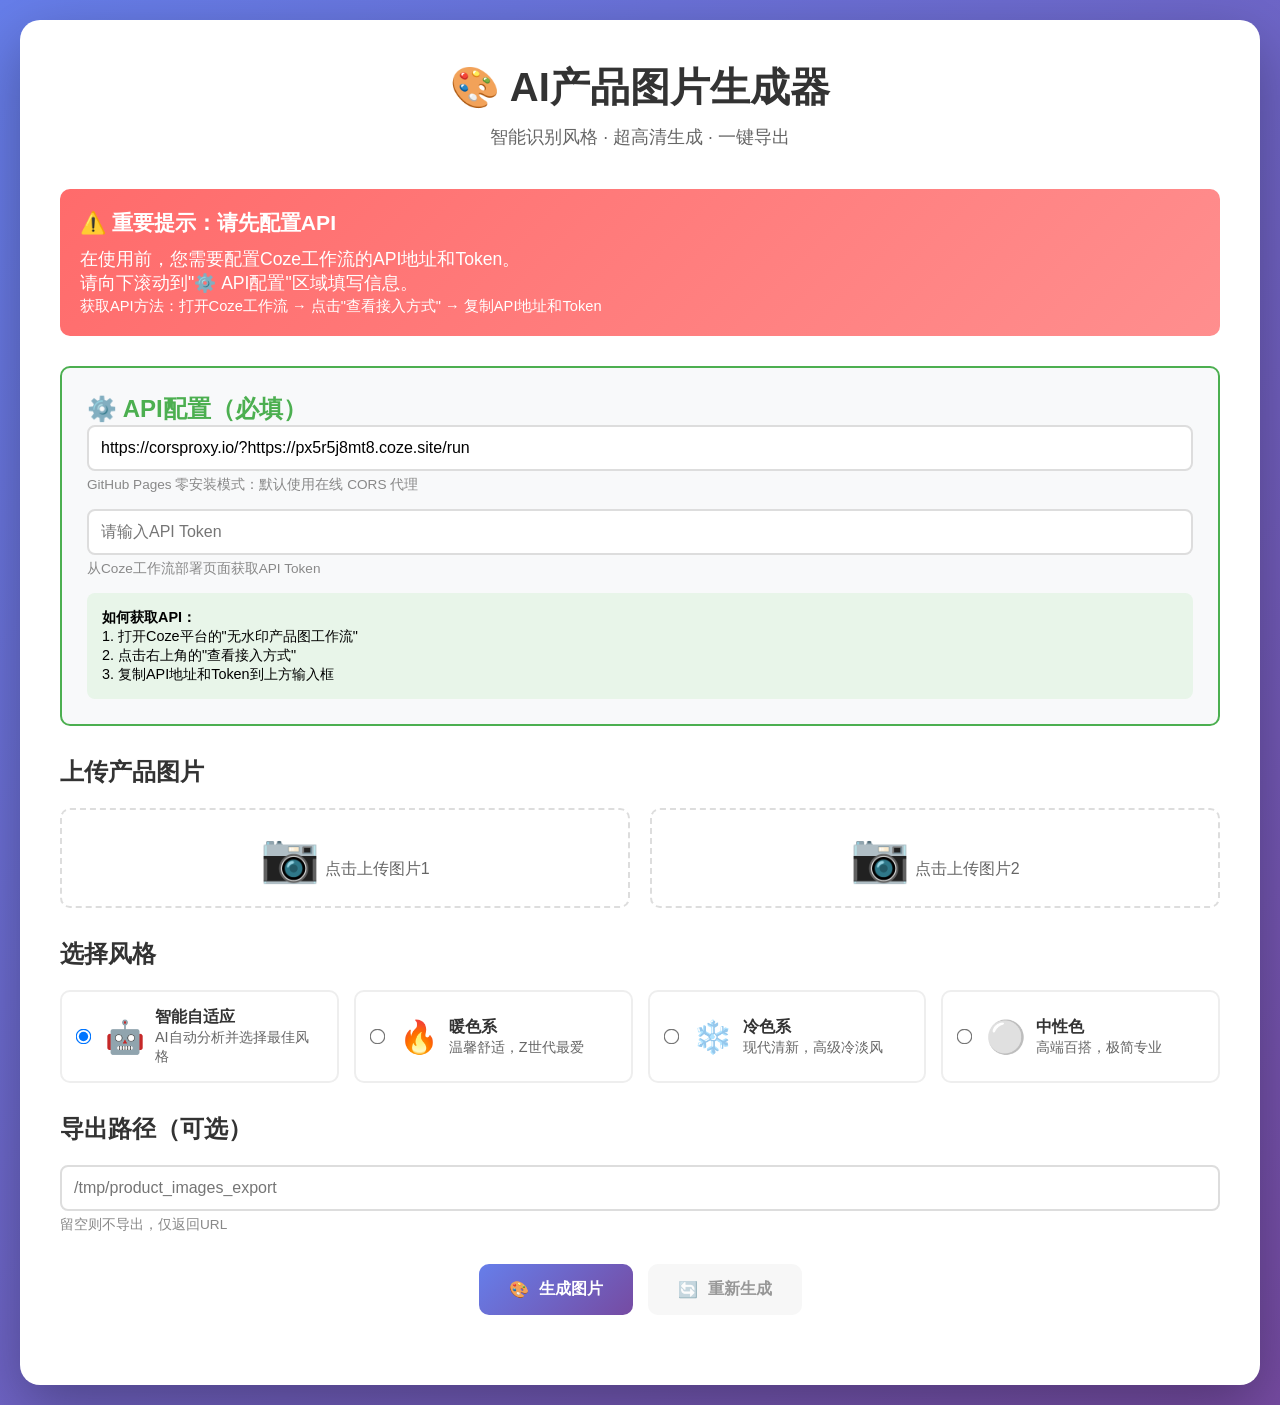
==== docs/index.html @ 80b5d729 "Use online CORS proxy for GitHub Pages" ====
<!DOCTYPE html>
<html lang="zh-CN">
<head>
    <meta charset="UTF-8">
    <meta name="viewport" content="width=device-width, initial-scale=1.0">
    <title>AI产品图片生成器</title>
    <style>
        * {
            margin: 0;
            padding: 0;
            box-sizing: border-box;
        }
        
        body {
            font-family: -apple-system, BlinkMacSystemFont, 'Segoe UI', 'PingFang SC', 'Hiragino Sans GB', 'Microsoft YaHei', sans-serif;
            background: linear-gradient(135deg, #667eea 0%, #764ba2 100%);
            min-height: 100vh;
            padding: 20px;
        }
        
        .container {
            max-width: 1400px;
            margin: 0 auto;
            background: white;
            border-radius: 20px;
            padding: 40px;
            box-shadow: 0 20px 60px rgba(0,0,0,0.3);
        }
        
        .header {
            text-align: center;
            margin-bottom: 40px;
        }
        
        .header h1 {
            font-size: 2.5em;
            color: #333;
            margin-bottom: 10px;
        }
        
        .subtitle {
            color: #666;
            font-size: 1.1em;
        }
        
        .api-warning {
            background: linear-gradient(135deg, #ff6b6b 0%, #ff8e8e 100%);
            color: white;
            padding: 20px;
            border-radius: 10px;
            margin-bottom: 30px;
            font-size: 1.1em;
        }

        .api-warning strong {
            display: block;
            font-size: 1.2em;
            margin-bottom: 10px;
        }

        .api-section {
            background: #f8f9fa;
            padding: 25px;
            border-radius: 10px;
            margin-bottom: 30px;
            border: 2px solid #4CAF50;
        }

        .api-section h2 {
            color: #4CAF50 !important;
        }

        .section {
            margin-bottom: 30px;
        }
        
        .section h2 {
            font-size: 1.5em;
            color: #333;
            margin-bottom: 20px;
        }
        
        .upload-grid {
            display: grid;
            grid-template-columns: repeat(auto-fit, minmax(300px, 1fr));
            gap: 20px;
            margin-bottom: 20px;
        }
        
        .upload-box {
            border: 2px dashed #ddd;
            border-radius: 10px;
            padding: 20px;
            text-align: center;
            transition: all 0.3s;
            position: relative;
        }
        
        .upload-box:hover {
            border-color: #667eea;
            background: #f8f9ff;
        }
        
        .upload-placeholder {
            cursor: pointer;
        }
        
        .upload-icon {
            font-size: 3em;
            margin-bottom: 10px;
        }
        
        .upload-text {
            color: #666;
        }
        
        .preview-container {
            position: relative;
        }
        
        .preview-image {
            max-width: 100%;
            max-height: 300px;
            border-radius: 8px;
        }
        
        .remove-btn {
            position: absolute;
            top: -10px;
            right: -10px;
            width: 30px;
            height: 30px;
            border-radius: 50%;
            background: #ff4757;
            color: white;
            border: none;
            cursor: pointer;
            font-size: 18px;
        }
        
        .style-options {
            display: grid;
            grid-template-columns: repeat(auto-fit, minmax(250px, 1fr));
            gap: 15px;
        }
        
        .style-option {
            display: flex;
            align-items: center;
            padding: 15px;
            border: 2px solid #eee;
            border-radius: 10px;
            cursor: pointer;
            transition: all 0.3s;
        }
        
        .style-option:hover {
            border-color: #667eea;
            background: #f8f9ff;
        }
        
        .style-option input[type="radio"] {
            margin-right: 15px;
            transform: scale(1.2);
        }
        
        .style-icon {
            font-size: 2em;
            margin-right: 10px;
        }
        
        .style-name {
            display: block;
            font-weight: bold;
            color: #333;
        }
        
        .style-desc {
            display: block;
            font-size: 0.9em;
            color: #666;
        }
        
        .input-group {
            margin-bottom: 15px;
        }
        
        .input-group input {
            width: 100%;
            padding: 12px;
            border: 2px solid #ddd;
            border-radius: 8px;
            font-size: 16px;
            transition: all 0.3s;
        }
        
        .input-group input:focus {
            outline: none;
            border-color: #667eea;
        }
        
        .input-hint {
            display: block;
            font-size: 0.85em;
            color: #888;
            margin-top: 5px;
        }
        
        .btn {
            padding: 15px 30px;
            border: none;
            border-radius: 10px;
            font-size: 16px;
            font-weight: bold;
            cursor: pointer;
            transition: all 0.3s;
            display: inline-flex;
            align-items: center;
            gap: 10px;
        }
        
        .btn-primary {
            background: linear-gradient(135deg, #667eea 0%, #764ba2 100%);
            color: white;
        }
        
        .btn-primary:hover {
            transform: translateY(-2px);
            box-shadow: 0 5px 15px rgba(102, 126, 234, 0.4);
        }
        
        .btn-secondary {
            background: #f0f0f0;
            color: #333;
        }
        
        .btn-secondary:hover {
            background: #e0e0e0;
        }
        
        .btn:disabled {
            opacity: 0.5;
            cursor: not-allowed;
            transform: none !important;
        }
        
        .action-buttons {
            display: flex;
            gap: 15px;
            justify-content: center;
            margin: 30px 0;
        }
        
        .loading {
            text-align: center;
            padding: 40px;
            background: #f8f9ff;
            border-radius: 10px;
            margin: 30px 0;
        }
        
        .spinner {
            border: 4px solid #f3f3f3;
            border-top: 4px solid #667eea;
            border-radius: 50%;
            width: 50px;
            height: 50px;
            animation: spin 1s linear infinite;
            margin: 0 auto 20px;
        }
        
        @keyframes spin {
            0% { transform: rotate(0deg); }
            100% { transform: rotate(360deg); }
        }
        
        .loading-text {
            font-size: 1.2em;
            color: #333;
            margin-bottom: 10px;
        }
        
        .loading-detail {
            color: #666;
        }
        
        .detection-result {
            background: #f8f9ff;
            padding: 20px;
            border-radius: 10px;
            margin: 20px 0;
        }
        
        .result-grid {
            display: grid;
            grid-template-columns: repeat(auto-fit, minmax(200px, 1fr));
            gap: 15px;
            margin-top: 15px;
        }
        
        .result-item {
            background: white;
            padding: 15px;
            border-radius: 8px;
        }
        
        .result-label {
            display: block;
            font-weight: bold;
            color: #666;
            margin-bottom: 5px;
        }
        
        .result-value {
            color: #333;
            font-size: 1.1em;
        }
        
        .results-grid {
            display: grid;
            grid-template-columns: repeat(auto-fill, minmax(280px, 1fr));
            gap: 20px;
            margin-top: 20px;
        }
        
        .result-card {
            background: white;
            border-radius: 10px;
            overflow: hidden;
            box-shadow: 0 5px 15px rgba(0,0,0,0.1);
            transition: all 0.3s;
        }
        
        .result-card:hover {
            transform: translateY(-5px);
            box-shadow: 0 10px 25px rgba(0,0,0,0.15);
        }
        
        .result-header {
            padding: 10px 15px;
            background: #f8f9ff;
            display: flex;
            justify-content: space-between;
            align-items: center;
        }
        
        .result-tag {
            background: #667eea;
            color: white;
            padding: 5px 10px;
            border-radius: 5px;
            font-size: 0.9em;
        }
        
        .result-size {
            color: #666;
            font-size: 0.85em;
        }
        
        .result-image {
            padding: 15px;
            background: white;
        }
        
        .result-image img {
            width: 100%;
            border-radius: 8px;
        }
        
        .result-footer {
            padding: 15px;
            background: #f8f9ff;
            text-align: center;
        }
        
        .btn-download {
            padding: 10px 20px;
            background: #667eea;
            color: white;
            border: none;
            border-radius: 5px;
            cursor: pointer;
            font-size: 14px;
            transition: all 0.3s;
        }
        
        .btn-download:hover {
            background: #5568d3;
        }
        
        .section-header {
            display: flex;
            justify-content: space-between;
            align-items: center;
            margin-bottom: 20px;
        }
        
        .btn-export {
            background: #27ae60;
            color: white;
        }
        
        .btn-export:hover {
            background: #229954;
        }
        
        .error-message {
            background: #fee;
            color: #c33;
            padding: 15px;
            border-radius: 10px;
            margin: 20px 0;
        }
        
        .success-message {
            background: #efe;
            color: #3c3;
            padding: 15px;
            border-radius: 10px;
            margin: 20px 0;
        }
    </style>
</head>
<body>
    <div class="container">
        <!-- 头部 -->
        <div class="header">
            <h1>🎨 AI产品图片生成器</h1>
            <p class="subtitle">智能识别风格 · 超高清生成 · 一键导出</p>
        </div>

        <!-- API配置警告 -->
        <div class="api-warning" id="apiWarning">
            <strong>⚠️ 重要提示：请先配置API</strong>
            在使用前，您需要配置Coze工作流的API地址和Token。<br>
            请向下滚动到"⚙️ API配置"区域填写信息。<br>
            <small>获取API方法：打开Coze工作流 → 点击"查看接入方式" → 复制API地址和Token</small>
        </div>

        <!-- API配置 -->
        <div class="api-section">
            <h2>⚙️ API配置（必填）</h2>
            <div class="input-group">
                <input type="text" id="apiUrl" placeholder="https://corsproxy.io/?https://px5r5j8mt8.coze.site/run" value="https://corsproxy.io/?https://px5r5j8mt8.coze.site/run">
                <span class="input-hint">GitHub Pages 零安装模式：默认使用在线 CORS 代理</span>
            </div>
            <div class="input-group">
                <input type="password" id="apiToken" placeholder="请输入API Token">
                <span class="input-hint">从Coze工作流部署页面获取API Token</span>
            </div>
            <div style="margin-top: 15px; padding: 15px; background: #e8f5e9; border-radius: 8px; font-size: 0.9em;">
                <strong>如何获取API：</strong><br>
                1. 打开Coze平台的"无水印产品图工作流"<br>
                2. 点击右上角的"查看接入方式"<br>
                3. 复制API地址和Token到上方输入框
            </div>
        </div>

        <!-- 上传区域 -->
        <div class="section">
            <h2>上传产品图片</h2>
            <div class="upload-grid">
                <div class="upload-box">
                    <input type="file" id="file1" accept="image/*" hidden onchange="previewImage(1, this)">
                    <div class="upload-placeholder" onclick="document.getElementById('file1').click()">
                        <span class="upload-icon">📷</span>
                        <span class="upload-text">点击上传图片1</span>
                    </div>
                    <div class="preview-container" id="preview1" style="display: none;">
                        <img id="preview-img1" class="preview-image">
                        <button class="remove-btn" onclick="removeImage(1)">✕</button>
                    </div>
                </div>

                <div class="upload-box">
                    <input type="file" id="file2" accept="image/*" hidden onchange="previewImage(2, this)">
                    <div class="upload-placeholder" onclick="document.getElementById('file2').click()">
                        <span class="upload-icon">📷</span>
                        <span class="upload-text">点击上传图片2</span>
                    </div>
                    <div class="preview-container" id="preview2" style="display: none;">
                        <img id="preview-img2" class="preview-image">
                        <button class="remove-btn" onclick="removeImage(2)">✕</button>
                    </div>
                </div>
            </div>
        </div>

        <!-- 风格选择 -->
        <div class="section">
            <h2>选择风格</h2>
            <div class="style-options">
                <label class="style-option">
                    <input type="radio" name="style" value="adaptive" checked>
                    <span class="style-icon">🤖</span>
                    <div>
                        <span class="style-name">智能自适应</span>
                        <span class="style-desc">AI自动分析并选择最佳风格</span>
                    </div>
                </label>

                <label class="style-option">
                    <input type="radio" name="style" value="warm">
                    <span class="style-icon">🔥</span>
                    <div>
                        <span class="style-name">暖色系</span>
                        <span class="style-desc">温馨舒适，Z世代最爱</span>
                    </div>
                </label>

                <label class="style-option">
                    <input type="radio" name="style" value="cool">
                    <span class="style-icon">❄️</span>
                    <div>
                        <span class="style-name">冷色系</span>
                        <span class="style-desc">现代清新，高级冷淡风</span>
                    </div>
                </label>

                <label class="style-option">
                    <input type="radio" name="style" value="neutral">
                    <span class="style-icon">⚪</span>
                    <div>
                        <span class="style-name">中性色</span>
                        <span class="style-desc">高端百搭，极简专业</span>
                    </div>
                </label>
            </div>
        </div>

        <!-- 导出路径 -->
        <div class="section">
            <h2>导出路径（可选）</h2>
            <div class="input-group">
                <input type="text" id="exportPath" placeholder="/tmp/product_images_export">
                <span class="input-hint">留空则不导出，仅返回URL</span>
            </div>
        </div>

        <!-- 生成按钮 -->
        <div class="action-buttons">
            <button class="btn btn-primary" id="generateBtn" onclick="generateImages()">
                <span>🎨</span> 生成图片
            </button>
            <button class="btn btn-secondary" id="regenerateBtn" onclick="regenerateImages()" disabled>
                <span>🔄</span> 重新生成
            </button>
        </div>

        <!-- 错误/成功消息 -->
        <div id="messageContainer"></div>

        <!-- 加载状态 -->
        <div class="loading" id="loading" style="display: none;">
            <div class="spinner"></div>
            <p class="loading-text">正在生成图片，请稍候...</p>
            <p class="loading-detail" id="loadingDetail">正在处理图片...</p>
        </div>

        <!-- 检测结果 -->
        <div class="detection-result" id="detectionResult" style="display: none;">
            <h3>🔍 智能检测结果</h3>
            <div class="result-grid">
                <div class="result-item">
                    <span class="result-label">检测风格：</span>
                    <span class="result-value" id="detectedStyle">-</span>
                </div>
                <div class="result-item">
                    <span class="result-label">产品类型：</span>
                    <span class="result-value" id="productType">-</span>
                </div>
                <div class="result-item">
                    <span class="result-label">主要色调：</span>
                    <span class="result-value" id="colorTone">-</span>
                </div>
            </div>
        </div>

        <!-- 生成结果 -->
        <div class="results-section" id="resultsSection" style="display: none;">
            <div class="section-header">
                <h2>生成结果</h2>
                <button class="btn btn-export" onclick="exportImages()" id="exportBtn">
                    <span>💾</span> 导出所有图片
                </button>
            </div>

            <div class="results-grid" id="resultsGrid">
                <!-- 动态生成结果卡片 -->
            </div>
        </div>
    </div>

    <script>
        // 配置
        let CONFIG = {
            apiUrl: '',
            apiToken: ''
        };

        // 上传的文件
        let uploadedFiles = {
            file1: null,
            file2: null
        };

        // API配置检查
        function checkApiConfig() {
            const apiUrl = document.getElementById('apiUrl').value;
            const apiToken = document.getElementById('apiToken').value;
            const warning = document.getElementById('apiWarning');

            if (apiUrl && apiToken) {
                warning.style.display = 'none';
            } else {
                warning.style.display = 'block';
            }
        }

        // 监听API输入
        document.getElementById('apiUrl').addEventListener('input', checkApiConfig);
        document.getElementById('apiToken').addEventListener('input', checkApiConfig);

        // 页面加载时检查
        window.onload = function() {
            checkApiConfig();
        };

        // 预览图片
        function previewImage(num, input) {
            const file = input.files[0];
            if (file) {
                uploadedFiles[`file${num}`] = file;
                const reader = new FileReader();
                reader.onload = function(e) {
                    document.getElementById(`preview-img${num}`).src = e.target.result;
                    document.getElementById(`preview${num}`).style.display = 'block';
                    input.parentElement.querySelector('.upload-placeholder').style.display = 'none';
                };
                reader.readAsDataURL(file);
            }
        }

        // 删除图片
        function removeImage(num) {
            uploadedFiles[`file${num}`] = null;
            document.getElementById(`file${num}`).value = '';
            document.getElementById(`preview${num}`).style.display = 'none';
            document.getElementById(`file${num}`).parentElement.querySelector('.upload-placeholder').style.display = 'block';
        }

        // 将文件转换为base64
        function fileToBase64(file) {
            return new Promise((resolve, reject) => {
                const reader = new FileReader();
                reader.onload = () => resolve(reader.result);
                reader.onerror = reject;
                reader.readAsDataURL(file);
            });
        }

        // 生成图片
        async function generateImages() {
            CONFIG.apiUrl = document.getElementById('apiUrl').value;
            CONFIG.apiToken = document.getElementById('apiToken').value;
            const style = document.querySelector('input[name="style"]:checked').value;
            const exportPath = document.getElementById('exportPath').value;

            // 验证
            if (!uploadedFiles.file1 || !uploadedFiles.file2) {
                showMessage('请上传两张产品图片', 'error');
                return;
            }

            if (!CONFIG.apiUrl) {
                showMessage('请输入工作流API地址', 'error');
                return;
            }

            if (!CONFIG.apiToken) {
                showMessage('请输入API Token', 'error');
                return;
            }

            // 显示加载状态
            document.getElementById('loading').style.display = 'block';
            updateLoadingDetail('正在转换图片...');
            document.getElementById('generateBtn').disabled = true;

            try {
                // 将图片转换为base64
                updateLoadingDetail('正在上传图片...');
                const base64_1 = await fileToBase64(uploadedFiles.file1);
                const base64_2 = await fileToBase64(uploadedFiles.file2);

                // 构建请求体
                const payload = {
                    product_image1: {
                        url: base64_1,
                        file_type: 'image'
                    },
                    product_image2: {
                        url: base64_2,
                        file_type: 'image'
                    },
                    style: style
                };

                if (exportPath) {
                    payload.export_path = exportPath;
                }

                updateLoadingDetail('正在生成图片...');

                // 调用API
                const response = await fetch(CONFIG.apiUrl, {
                    method: 'POST',
                    headers: {
                        'Content-Type': 'application/json',
                        'Authorization': `Bearer ${CONFIG.apiToken}`
                    },
                    body: JSON.stringify(payload)
                });

                if (!response.ok) {
                    const errorText = await response.text();
                    throw new Error(`API调用失败: ${response.status} - ${errorText}`);
                }

                const result = await response.json();

                // 显示结果
                displayResults(result);
                showMessage('图片生成成功！', 'success');
                document.getElementById('regenerateBtn').disabled = false;

            } catch (error) {
                // 提供更详细的错误信息
                let errorMsg = error.message;

                // 如果是Failed to fetch错误，提供解决建议
                if (error.name === 'TypeError' && error.message === 'Failed to fetch') {
                    errorMsg = 'Failed to fetch - 可能是CORS跨域限制或API地址不正确';

                    // 检查浏览器控制台
                    console.error('🔍 详细诊断信息:');
                    console.error('1. API地址:', CONFIG.apiUrl);
                    console.error('2. Token前20位:', CONFIG.apiToken ? CONFIG.apiToken.substring(0, 20) + '...' : '未配置');
                    console.error('3. 错误类型:', error.name);
                    console.error('4. 错误信息:', error.message);

                    // 显示帮助信息
                    showMessage(`${errorMsg}，请查看浏览器控制台（F12）获取详细信息`, 'error');
                } else {
                    showMessage(`错误: ${error.message}`, 'error');
                }

                console.error('生成失败:', error);
            } finally {
                document.getElementById('loading').style.display = 'none';
                document.getElementById('generateBtn').disabled = false;
            }
        }

        // 重新生成
        function regenerateImages() {
            generateImages();
        }

        // 显示结果
        function displayResults(result) {
            // 显示检测结果
            if (result.detected_style) {
                document.getElementById('detectedStyle').textContent = result.detected_style;
                document.getElementById('productType').textContent = result.product_type || '-';
                document.getElementById('colorTone').textContent = result.color_tone || '-';
                document.getElementById('detectionResult').style.display = 'block';
            }

            // 生成结果卡片
            const resultsGrid = document.getElementById('resultsGrid');
            resultsGrid.innerHTML = '';

            const images = [
                { id: 'mainImage', name: '主图', size: '2700×3600px', url: result.combined_main_image?.url },
                { id: 'detailPage', name: '详情页', size: '2700×3600px', url: result.detail_page?.url }
            ];

            // 添加8张风格图
            if (result.style_images && result.style_images.length > 0) {
                result.style_images.forEach((img, index) => {
                    images.push({
                        id: `styleImage${index + 1}`,
                        name: `风格图 ${index + 1}`,
                        size: '3200×3200px',
                        url: img.url
                    });
                });
            }

            images.forEach(img => {
                if (img.url) {
                    const card = document.createElement('div');
                    card.className = 'result-card';
                    card.innerHTML = `
                        <div class="result-header">
                            <span class="result-tag">${img.name}</span>
                            <span class="result-size">${img.size}</span>
                        </div>
                        <div class="result-image">
                            <img src="${img.url}" alt="${img.name}">
                        </div>
                        <div class="result-footer">
                            <button class="btn-download" onclick="downloadImage('${img.url}', '${img.name}.jpg')">
                                <span>📥</span> 下载
                            </button>
                        </div>
                    `;
                    resultsGrid.appendChild(card);
                }
            });

            document.getElementById('resultsSection').style.display = 'block';
        }

        // 下载图片
        function downloadImage(url, filename) {
            const link = document.createElement('a');
            link.href = url;
            link.download = filename;
            link.target = '_blank';
            document.body.appendChild(link);
            link.click();
            document.body.removeChild(link);
        }

        // 导出所有图片
        function exportImages() {
            const cards = document.querySelectorAll('.result-card');
            cards.forEach((card, index) => {
                const img = card.querySelector('img');
                const name = card.querySelector('.result-tag').textContent;
                if (img && img.src) {
                    setTimeout(() => {
                        downloadImage(img.src, `${name}.jpg`);
                    }, index * 500);
                }
            });
        }

        // 更新加载详情
        function updateLoadingDetail(text) {
            document.getElementById('loadingDetail').textContent = text;
        }

        // 显示消息
        function showMessage(text, type) {
            const container = document.getElementById('messageContainer');
            const message = document.createElement('div');
            message.className = type === 'error' ? 'error-message' : 'success-message';
            message.textContent = text;

            // 如果是Failed to fetch错误，添加调试工具链接
            if (type === 'error' && text.includes('Failed to fetch')) {
                const debugLink = document.createElement('a');
                debugLink.href = 'api_debug.html';
                debugLink.textContent = ' 🔧 点击打开调试工具';
                debugLink.style.color = '#0066cc';
                debugLink.style.textDecoration = 'underline';
                debugLink.style.marginLeft = '10px';
                message.appendChild(debugLink);
            }

            container.innerHTML = '';
            container.appendChild(message);

            setTimeout(() => {
                message.remove();
            }, 10000); // 延长显示时间到10秒
        }

        // 页面加载时检查URL参数
        window.onload = function() {
            const urlParams = new URLSearchParams(window.location.search);
            const apiUrl = urlParams.get('api_url');
            const apiToken = urlParams.get('api_token');
            
            if (apiUrl) {
                document.getElementById('apiUrl').value = apiUrl;
            }
            if (apiToken) {
                document.getElementById('apiToken').value = apiToken;
            }
        };
    </script>
</body>
</html>
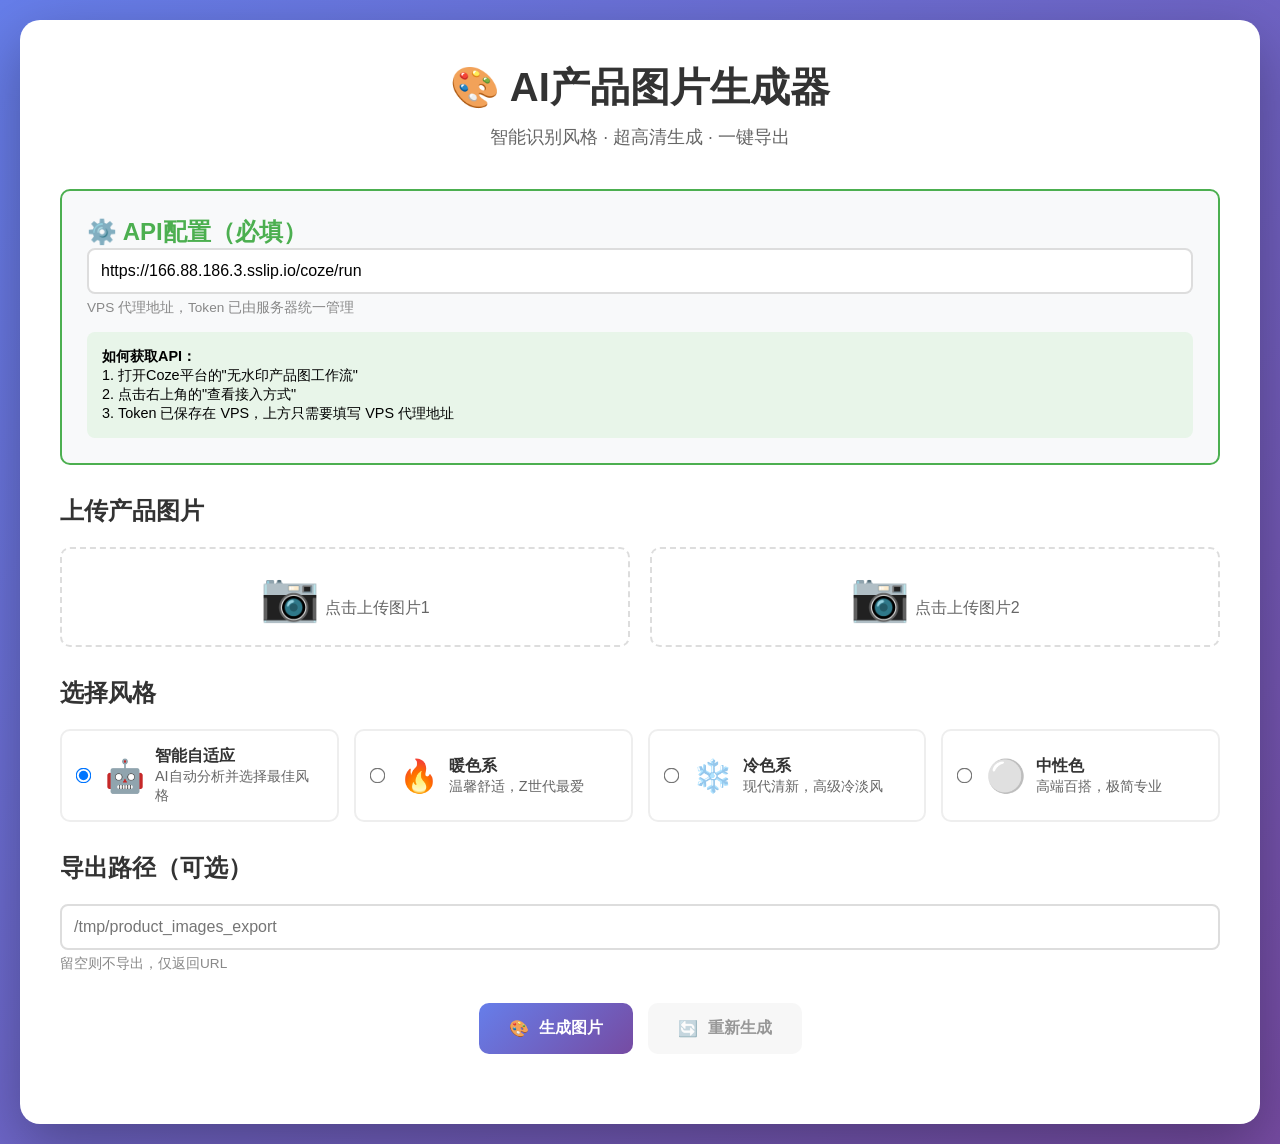
==== commit 6d5191d6: "Add VPS Coze proxy deployment" ====
--- a/docs/index.html
+++ b/docs/index.html
@@ -441,18 +441,18 @@
         <div class="api-section">
             <h2>⚙️ API配置（必填）</h2>
             <div class="input-group">
-                <input type="text" id="apiUrl" placeholder="https://corsproxy.io/?https://px5r5j8mt8.coze.site/run" value="https://corsproxy.io/?https://px5r5j8mt8.coze.site/run">
-                <span class="input-hint">GitHub Pages 零安装模式：默认使用在线 CORS 代理</span>
+                <input type="text" id="apiUrl" placeholder="https://166.88.186.3.sslip.io/coze/run" value="https://166.88.186.3.sslip.io/coze/run">
+                <span class="input-hint">VPS 代理地址，Token 已由服务器统一管理</span>
             </div>
-            <div class="input-group">
-                <input type="password" id="apiToken" placeholder="请输入API Token">
-                <span class="input-hint">从Coze工作流部署页面获取API Token</span>
+            <div class="input-group" style="display: none;">
+                <input type="password" id="apiToken" placeholder="">
+                <span class="input-hint">Token 已由 VPS 代理统一管理</span>
             </div>
             <div style="margin-top: 15px; padding: 15px; background: #e8f5e9; border-radius: 8px; font-size: 0.9em;">
                 <strong>如何获取API：</strong><br>
                 1. 打开Coze平台的"无水印产品图工作流"<br>
                 2. 点击右上角的"查看接入方式"<br>
-                3. 复制API地址和Token到上方输入框
+                3. Token 已保存在 VPS，上方只需要填写 VPS 代理地址
             </div>
         </div>
 
@@ -594,8 +594,7 @@
     <script>
         // 配置
         let CONFIG = {
-            apiUrl: '',
-            apiToken: ''
+            apiUrl: ''
         };
 
         // 上传的文件
@@ -607,10 +606,9 @@
         // API配置检查
         function checkApiConfig() {
             const apiUrl = document.getElementById('apiUrl').value;
-            const apiToken = document.getElementById('apiToken').value;
             const warning = document.getElementById('apiWarning');
 
-            if (apiUrl && apiToken) {
+            if (apiUrl) {
                 warning.style.display = 'none';
             } else {
                 warning.style.display = 'block';
@@ -619,7 +617,6 @@
 
         // 监听API输入
         document.getElementById('apiUrl').addEventListener('input', checkApiConfig);
-        document.getElementById('apiToken').addEventListener('input', checkApiConfig);
 
         // 页面加载时检查
         window.onload = function() {
@@ -662,7 +659,6 @@
         // 生成图片
         async function generateImages() {
             CONFIG.apiUrl = document.getElementById('apiUrl').value;
-            CONFIG.apiToken = document.getElementById('apiToken').value;
             const style = document.querySelector('input[name="style"]:checked').value;
             const exportPath = document.getElementById('exportPath').value;
 
@@ -674,11 +670,6 @@
 
             if (!CONFIG.apiUrl) {
                 showMessage('请输入工作流API地址', 'error');
-                return;
-            }
-
-            if (!CONFIG.apiToken) {
-                showMessage('请输入API Token', 'error');
                 return;
             }
 
@@ -716,8 +707,7 @@
                 const response = await fetch(CONFIG.apiUrl, {
                     method: 'POST',
                     headers: {
-                        'Content-Type': 'application/json',
-                        'Authorization': `Bearer ${CONFIG.apiToken}`
+                        'Content-Type': 'application/json'
                     },
                     body: JSON.stringify(payload)
                 });
@@ -745,7 +735,7 @@
                     // 检查浏览器控制台
                     console.error('🔍 详细诊断信息:');
                     console.error('1. API地址:', CONFIG.apiUrl);
-                    console.error('2. Token前20位:', CONFIG.apiToken ? CONFIG.apiToken.substring(0, 20) + '...' : '未配置');
+                    console.error('2. Token由VPS代理管理，前端不再发送Token');
                     console.error('3. 错误类型:', error.name);
                     console.error('4. 错误信息:', error.message);
 
@@ -883,14 +873,11 @@
         window.onload = function() {
             const urlParams = new URLSearchParams(window.location.search);
             const apiUrl = urlParams.get('api_url');
-            const apiToken = urlParams.get('api_token');
             
             if (apiUrl) {
                 document.getElementById('apiUrl').value = apiUrl;
             }
-            if (apiToken) {
-                document.getElementById('apiToken').value = apiToken;
-            }
+            checkApiConfig();
         };
     </script>
 </body>
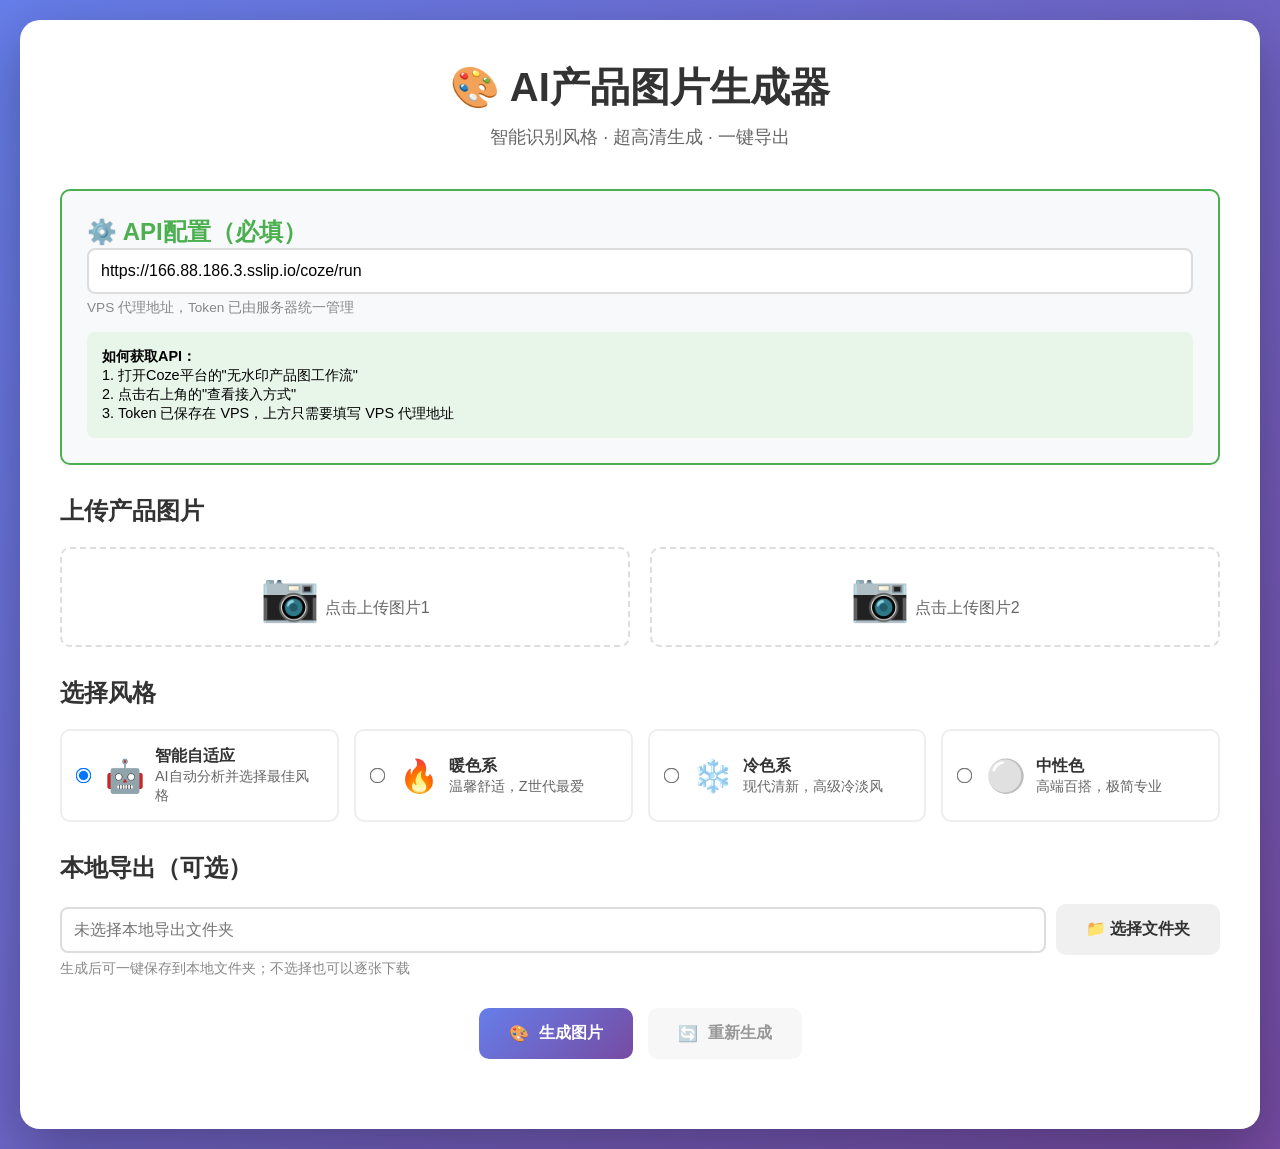
==== commit 9c1aa4b7: "Add local export folder picker and progress bar" ====
--- a/docs/index.html
+++ b/docs/index.html
@@ -282,6 +282,45 @@
         
         .loading-detail {
             color: #666;
+        }
+
+        .progress-shell {
+            width: 100%;
+            max-width: 520px;
+            height: 12px;
+            margin: 18px auto 10px;
+            background: #e5e7ff;
+            border-radius: 999px;
+            overflow: hidden;
+        }
+
+        .progress-bar {
+            width: 0%;
+            height: 100%;
+            background: linear-gradient(90deg, #667eea 0%, #27ae60 100%);
+            transition: width 0.35s ease;
+        }
+
+        .progress-meta {
+            display: flex;
+            justify-content: center;
+            gap: 18px;
+            color: #666;
+            font-size: 0.9em;
+            margin-top: 6px;
+        }
+
+        .export-controls {
+            display: grid;
+            grid-template-columns: 1fr auto;
+            gap: 10px;
+            align-items: center;
+        }
+
+        .export-selected {
+            color: #27ae60;
+            font-size: 0.9em;
+            margin-top: 6px;
         }
         
         .detection-result {
@@ -528,12 +567,16 @@
             </div>
         </div>
 
-        <!-- 导出路径 -->
+        <!-- 本地导出 -->
         <div class="section">
-            <h2>导出路径（可选）</h2>
+            <h2>本地导出（可选）</h2>
             <div class="input-group">
-                <input type="text" id="exportPath" placeholder="/tmp/product_images_export">
-                <span class="input-hint">留空则不导出，仅返回URL</span>
+                <div class="export-controls">
+                    <input type="text" id="exportPath" placeholder="未选择本地导出文件夹" readonly>
+                    <button class="btn btn-secondary" type="button" onclick="chooseExportFolder()">📁 选择文件夹</button>
+                </div>
+                <span class="input-hint">生成后可一键保存到本地文件夹；不选择也可以逐张下载</span>
+                <div class="export-selected" id="exportSelected" style="display: none;"></div>
             </div>
         </div>
 
@@ -555,6 +598,13 @@
             <div class="spinner"></div>
             <p class="loading-text">正在生成图片，请稍候...</p>
             <p class="loading-detail" id="loadingDetail">正在处理图片...</p>
+            <div class="progress-shell">
+                <div class="progress-bar" id="progressBar"></div>
+            </div>
+            <div class="progress-meta">
+                <span id="progressPercent">0%</span>
+                <span id="progressElapsed">耗时 0 秒</span>
+            </div>
         </div>
 
         <!-- 检测结果 -->
@@ -603,6 +653,11 @@
             file2: null
         };
 
+        let selectedDirectoryHandle = null;
+        let generatedImages = [];
+        let progressTimer = null;
+        let progressStartedAt = 0;
+
         // API配置检查
         function checkApiConfig() {
             const apiUrl = document.getElementById('apiUrl').value;
@@ -656,11 +711,56 @@
             });
         }
 
+        async function chooseExportFolder() {
+            if (!window.showDirectoryPicker) {
+                showMessage('当前浏览器不支持选择本地文件夹，请使用最新版 Chrome 或 Edge。', 'error');
+                return;
+            }
+
+            try {
+                selectedDirectoryHandle = await window.showDirectoryPicker({ mode: 'readwrite' });
+                document.getElementById('exportPath').value = selectedDirectoryHandle.name;
+                const selected = document.getElementById('exportSelected');
+                selected.textContent = `已选择本地导出文件夹：${selectedDirectoryHandle.name}`;
+                selected.style.display = 'block';
+                showMessage('已选择本地导出文件夹，生成后可一键保存。', 'success');
+            } catch (error) {
+                if (error.name !== 'AbortError') {
+                    showMessage(`选择文件夹失败：${error.message}`, 'error');
+                }
+            }
+        }
+
+        function setProgress(percent, detail) {
+            const next = Math.max(0, Math.min(100, Math.round(percent)));
+            document.getElementById('progressBar').style.width = `${next}%`;
+            document.getElementById('progressPercent').textContent = `${next}%`;
+            if (detail) {
+                updateLoadingDetail(detail);
+            }
+        }
+
+        function startProgressTimer() {
+            stopProgressTimer();
+            progressStartedAt = Date.now();
+            document.getElementById('progressElapsed').textContent = '耗时 0 秒';
+            progressTimer = setInterval(() => {
+                const seconds = Math.floor((Date.now() - progressStartedAt) / 1000);
+                document.getElementById('progressElapsed').textContent = `耗时 ${seconds} 秒`;
+            }, 1000);
+        }
+
+        function stopProgressTimer() {
+            if (progressTimer) {
+                clearInterval(progressTimer);
+                progressTimer = null;
+            }
+        }
+
         // 生成图片
         async function generateImages() {
             CONFIG.apiUrl = document.getElementById('apiUrl').value;
             const style = document.querySelector('input[name="style"]:checked').value;
-            const exportPath = document.getElementById('exportPath').value;
 
             // 验证
             if (!uploadedFiles.file1 || !uploadedFiles.file2) {
@@ -675,16 +775,20 @@
 
             // 显示加载状态
             document.getElementById('loading').style.display = 'block';
-            updateLoadingDetail('正在转换图片...');
+            setProgress(5, '准备读取本地图片...');
+            startProgressTimer();
             document.getElementById('generateBtn').disabled = true;
+            let generationSucceeded = false;
 
             try {
                 // 将图片转换为base64
-                updateLoadingDetail('正在上传图片...');
+                setProgress(15, '正在转换第 1 张图片...');
                 const base64_1 = await fileToBase64(uploadedFiles.file1);
+                setProgress(28, '正在转换第 2 张图片...');
                 const base64_2 = await fileToBase64(uploadedFiles.file2);
 
                 // 构建请求体
+                setProgress(40, '正在整理请求数据...');
                 const payload = {
                     product_image1: {
                         url: base64_1,
@@ -697,11 +801,7 @@
                     style: style
                 };
 
-                if (exportPath) {
-                    payload.export_path = exportPath;
-                }
-
-                updateLoadingDetail('正在生成图片...');
+                setProgress(50, '已发送到 VPS，正在等待 AI 生成...');
 
                 // 调用API
                 const response = await fetch(CONFIG.apiUrl, {
@@ -717,10 +817,13 @@
                     throw new Error(`API调用失败: ${response.status} - ${errorText}`);
                 }
 
+                setProgress(88, 'AI 已返回结果，正在解析图片...');
                 const result = await response.json();
 
                 // 显示结果
                 displayResults(result);
+                setProgress(100, '生成完成，可以下载或导出图片。');
+                generationSucceeded = true;
                 showMessage('图片生成成功！', 'success');
                 document.getElementById('regenerateBtn').disabled = false;
 
@@ -745,9 +848,15 @@
                     showMessage(`错误: ${error.message}`, 'error');
                 }
 
+                setProgress(0, '生成失败，请查看错误信息。');
                 console.error('生成失败:', error);
             } finally {
-                document.getElementById('loading').style.display = 'none';
+                stopProgressTimer();
+                setTimeout(() => {
+                    if (generationSucceeded || document.getElementById('progressPercent').textContent === '0%') {
+                        document.getElementById('loading').style.display = 'none';
+                    }
+                }, 1200);
                 document.getElementById('generateBtn').disabled = false;
             }
         }
@@ -787,6 +896,8 @@
                     });
                 });
             }
+
+            generatedImages = images.filter(img => img.url);
 
             images.forEach(img => {
                 if (img.url) {
@@ -824,17 +935,45 @@
             document.body.removeChild(link);
         }
 
+        function sanitizeFilename(name) {
+            return name.replace(/[\\/:*?"<>|]/g, '_');
+        }
+
+        async function saveImageToFolder(url, filename) {
+            const response = await fetch(url);
+            if (!response.ok) {
+                throw new Error(`下载失败：${response.status}`);
+            }
+            const blob = await response.blob();
+            const fileHandle = await selectedDirectoryHandle.getFileHandle(sanitizeFilename(filename), { create: true });
+            const writable = await fileHandle.createWritable();
+            await writable.write(blob);
+            await writable.close();
+        }
+
         // 导出所有图片
-        function exportImages() {
-            const cards = document.querySelectorAll('.result-card');
-            cards.forEach((card, index) => {
-                const img = card.querySelector('img');
-                const name = card.querySelector('.result-tag').textContent;
-                if (img && img.src) {
-                    setTimeout(() => {
-                        downloadImage(img.src, `${name}.jpg`);
-                    }, index * 500);
+        async function exportImages() {
+            if (!generatedImages.length) {
+                showMessage('还没有可导出的图片，请先生成图片。', 'error');
+                return;
+            }
+
+            if (selectedDirectoryHandle && window.showDirectoryPicker) {
+                try {
+                    for (let i = 0; i < generatedImages.length; i++) {
+                        const img = generatedImages[i];
+                        showMessage(`正在保存 ${i + 1}/${generatedImages.length}：${img.name}`, 'success');
+                        await saveImageToFolder(img.url, `${img.name}.jpg`);
+                    }
+                    showMessage(`已保存 ${generatedImages.length} 张图片到本地文件夹。`, 'success');
+                    return;
+                } catch (error) {
+                    showMessage(`保存到本地文件夹失败，已改为浏览器下载：${error.message}`, 'error');
                 }
+            }
+
+            generatedImages.forEach((img, index) => {
+                setTimeout(() => downloadImage(img.url, `${img.name}.jpg`), index * 500);
             });
         }
 
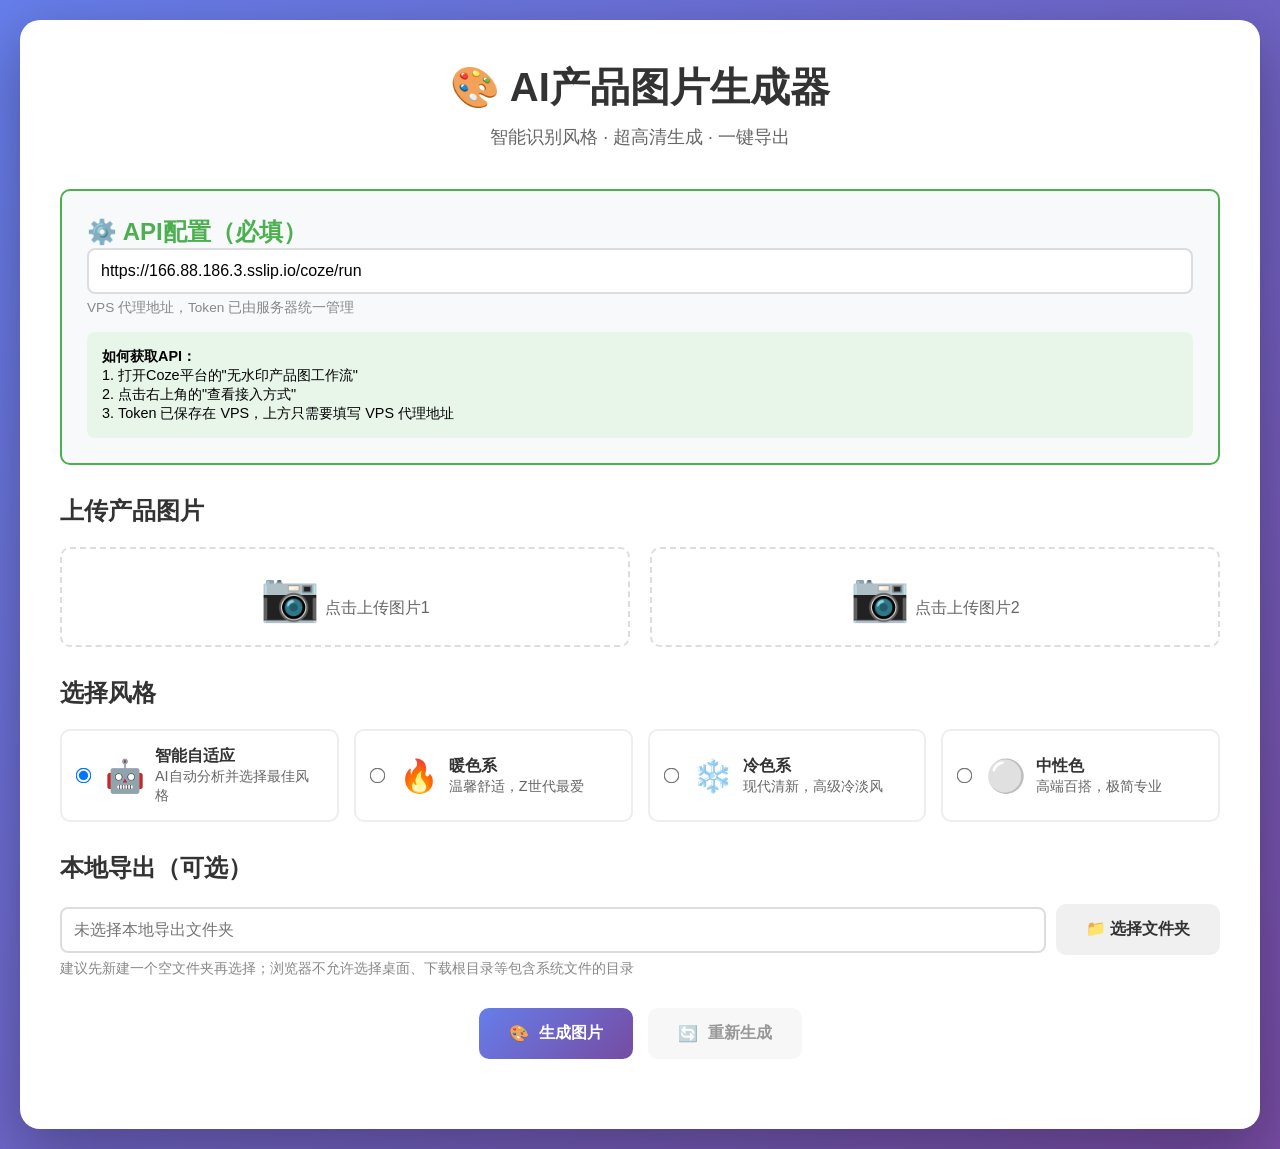
==== commit 23655351: "Clarify local export folder restrictions" ====
--- a/docs/index.html
+++ b/docs/index.html
@@ -575,7 +575,7 @@
                     <input type="text" id="exportPath" placeholder="未选择本地导出文件夹" readonly>
                     <button class="btn btn-secondary" type="button" onclick="chooseExportFolder()">📁 选择文件夹</button>
                 </div>
-                <span class="input-hint">生成后可一键保存到本地文件夹；不选择也可以逐张下载</span>
+                <span class="input-hint">建议先新建一个空文件夹再选择；浏览器不允许选择桌面、下载根目录等包含系统文件的目录</span>
                 <div class="export-selected" id="exportSelected" style="display: none;"></div>
             </div>
         </div>
@@ -726,7 +726,7 @@
                 showMessage('已选择本地导出文件夹，生成后可一键保存。', 'success');
             } catch (error) {
                 if (error.name !== 'AbortError') {
-                    showMessage(`选择文件夹失败：${error.message}`, 'error');
+                    showMessage('无法打开这个文件夹。请先新建一个普通空文件夹，例如“AI图片导出”，然后选择它。', 'error');
                 }
             }
         }
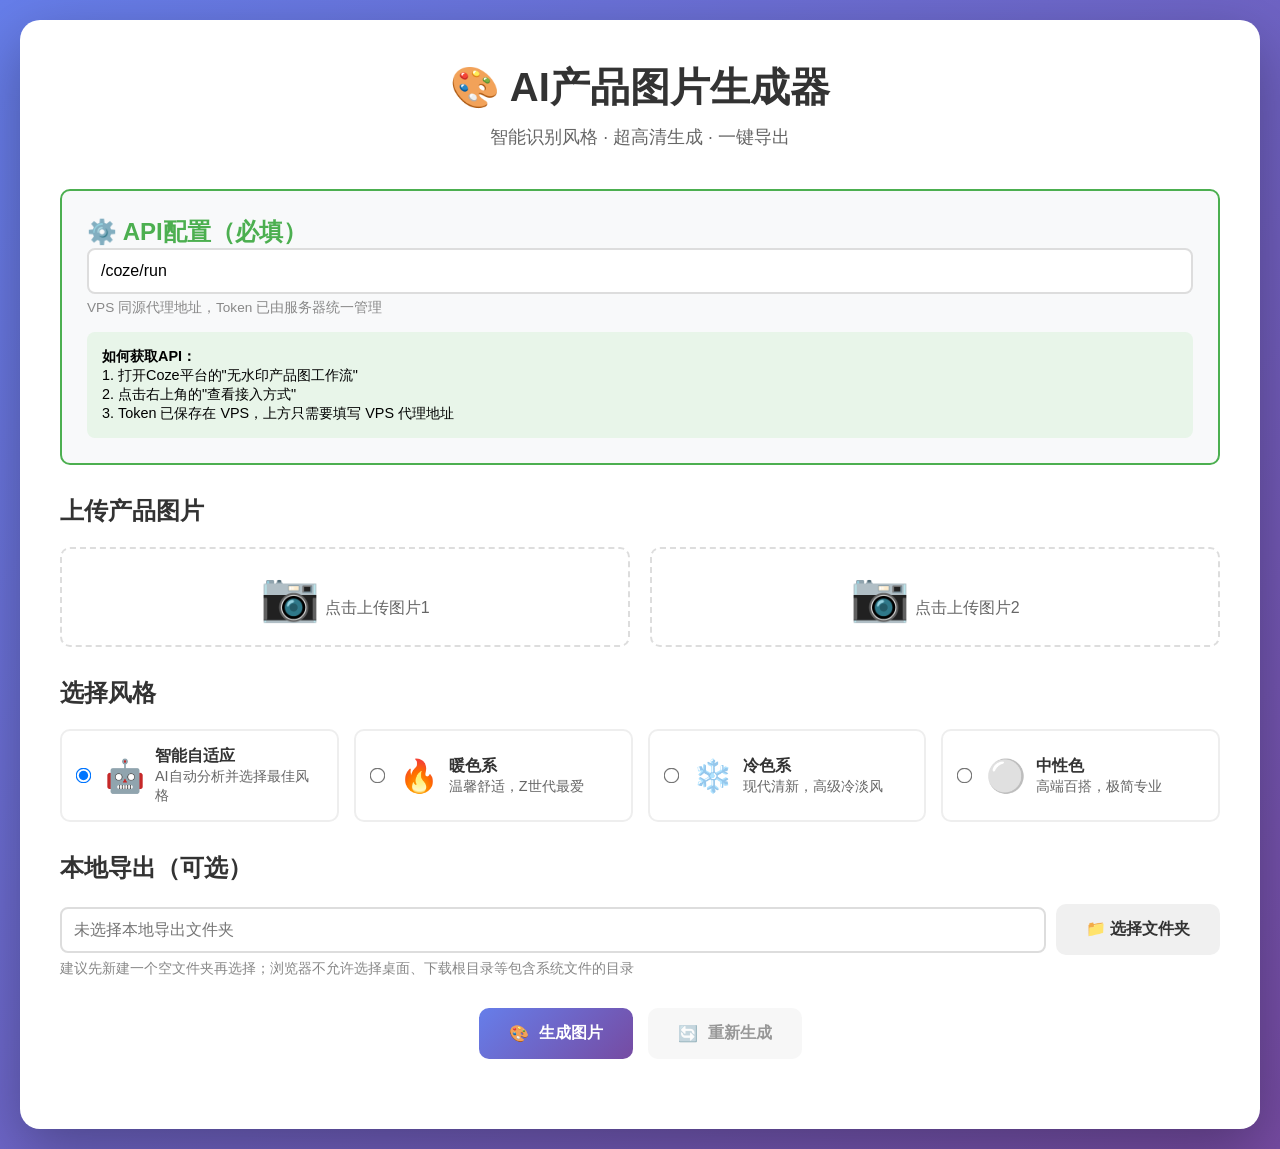
==== commit 9552aa10: "Deploy same-origin VPS frontend with image compression" ====
--- a/docs/index.html
+++ b/docs/index.html
@@ -480,8 +480,8 @@
         <div class="api-section">
             <h2>⚙️ API配置（必填）</h2>
             <div class="input-group">
-                <input type="text" id="apiUrl" placeholder="https://166.88.186.3.sslip.io/coze/run" value="https://166.88.186.3.sslip.io/coze/run">
-                <span class="input-hint">VPS 代理地址，Token 已由服务器统一管理</span>
+                <input type="text" id="apiUrl" placeholder="/coze/run" value="/coze/run">
+                <span class="input-hint">VPS 同源代理地址，Token 已由服务器统一管理</span>
             </div>
             <div class="input-group" style="display: none;">
                 <input type="password" id="apiToken" placeholder="">
@@ -701,11 +701,27 @@
             document.getElementById(`file${num}`).parentElement.querySelector('.upload-placeholder').style.display = 'block';
         }
 
-        // 将文件转换为base64
+        // 将图片压缩并转换为base64，降低上游超时概率
         function fileToBase64(file) {
             return new Promise((resolve, reject) => {
                 const reader = new FileReader();
-                reader.onload = () => resolve(reader.result);
+                reader.onload = () => {
+                    const image = new Image();
+                    image.onload = () => {
+                        const maxSide = 1800;
+                        const scale = Math.min(1, maxSide / Math.max(image.width, image.height));
+                        const width = Math.round(image.width * scale);
+                        const height = Math.round(image.height * scale);
+                        const canvas = document.createElement('canvas');
+                        canvas.width = width;
+                        canvas.height = height;
+                        const ctx = canvas.getContext('2d');
+                        ctx.drawImage(image, 0, 0, width, height);
+                        resolve(canvas.toDataURL('image/jpeg', 0.86));
+                    };
+                    image.onerror = () => reject(new Error('图片读取失败，请换一张图片重试。'));
+                    image.src = reader.result;
+                };
                 reader.onerror = reject;
                 reader.readAsDataURL(file);
             });
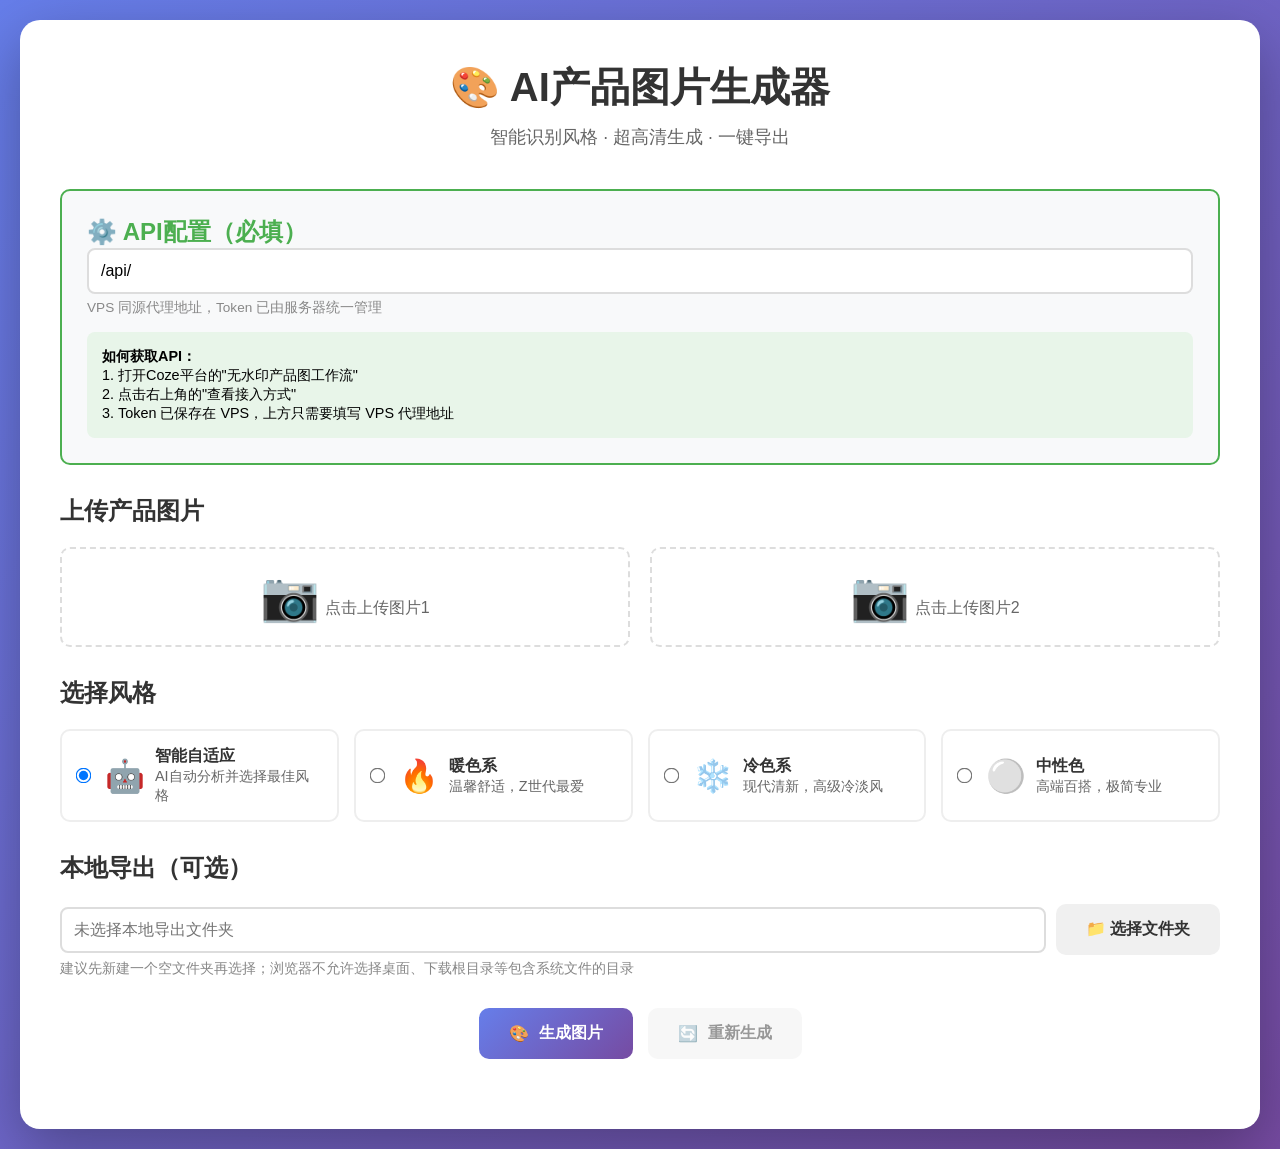
==== commit c2c5ff61: "Add api path compatibility for VPS proxy" ====
--- a/docs/index.html
+++ b/docs/index.html
@@ -480,7 +480,7 @@
         <div class="api-section">
             <h2>⚙️ API配置（必填）</h2>
             <div class="input-group">
-                <input type="text" id="apiUrl" placeholder="/coze/run" value="/coze/run">
+                <input type="text" id="apiUrl" placeholder="/api/" value="/api/">
                 <span class="input-hint">VPS 同源代理地址，Token 已由服务器统一管理</span>
             </div>
             <div class="input-group" style="display: none;">
@@ -773,6 +773,82 @@
             }
         }
 
+        function getJobsApiUrl() {
+            const apiUrl = (CONFIG.apiUrl || '/coze/run').replace(/\/+$/, '');
+            if (apiUrl.endsWith('/coze/run')) {
+                return apiUrl.replace(/\/coze\/run$/, '/coze/jobs');
+            }
+            if (apiUrl.endsWith('/api')) {
+                return `${apiUrl}/jobs`;
+            }
+            if (apiUrl.endsWith('/api/run')) {
+                return apiUrl.replace(/\/api\/run$/, '/api/jobs');
+            }
+            if (apiUrl.endsWith('/run')) {
+                return apiUrl.replace(/\/run$/, '/jobs');
+            }
+            return '/coze/jobs';
+        }
+
+        function formatJobMessage(job) {
+            const elapsed = job.elapsed_seconds ? `，已耗时 ${job.elapsed_seconds} 秒` : '';
+            const size = job.request_bytes ? `，请求 ${Math.round(job.request_bytes / 1024)} KB` : '';
+            return `${job.message || job.stage || '处理中'}${elapsed}${size}`;
+        }
+
+        async function submitGenerationJob(payload) {
+            const jobsUrl = getJobsApiUrl();
+            const response = await fetch(jobsUrl, {
+                method: 'POST',
+                headers: {
+                    'Content-Type': 'application/json'
+                },
+                body: JSON.stringify(payload)
+            });
+
+            if (!response.ok) {
+                const errorText = await response.text();
+                throw new Error(`创建任务失败: ${response.status} - ${errorText}`);
+            }
+
+            return await response.json();
+        }
+
+        async function waitForGenerationJob(job) {
+            const jobsUrl = getJobsApiUrl();
+            let current = job;
+            setProgress(current.percent || 52, formatJobMessage(current));
+
+            while (current.status !== 'succeeded' && current.status !== 'failed') {
+                await new Promise(resolve => setTimeout(resolve, 1800));
+                const response = await fetch(`${jobsUrl}/${current.job_id}`, {
+                    headers: {
+                        'Accept': 'application/json'
+                    }
+                });
+
+                if (!response.ok) {
+                    const errorText = await response.text();
+                    throw new Error(`查询任务失败: ${response.status} - ${errorText}`);
+                }
+
+                current = await response.json();
+                const basePercent = current.percent || 60;
+                const elapsedBoost = Math.min(20, Math.floor((current.elapsed_seconds || 0) / 20));
+                const visualPercent = current.status === 'running'
+                    ? Math.min(85, basePercent + elapsedBoost)
+                    : basePercent;
+                setProgress(visualPercent, formatJobMessage(current));
+            }
+
+            if (current.status === 'failed') {
+                throw new Error(`${current.message || '生成失败'}: ${JSON.stringify(current.error || {})}`);
+            }
+
+            setProgress(90, 'Coze 已返回结果，正在解析图片...');
+            return current.result;
+        }
+
         // 生成图片
         async function generateImages() {
             CONFIG.apiUrl = document.getElementById('apiUrl').value;
@@ -817,24 +893,9 @@
                     style: style
                 };
 
-                setProgress(50, '已发送到 VPS，正在等待 AI 生成...');
-
-                // 调用API
-                const response = await fetch(CONFIG.apiUrl, {
-                    method: 'POST',
-                    headers: {
-                        'Content-Type': 'application/json'
-                    },
-                    body: JSON.stringify(payload)
-                });
-
-                if (!response.ok) {
-                    const errorText = await response.text();
-                    throw new Error(`API调用失败: ${response.status} - ${errorText}`);
-                }
-
-                setProgress(88, 'AI 已返回结果，正在解析图片...');
-                const result = await response.json();
+                setProgress(50, '正在提交任务到 VPS...');
+                const job = await submitGenerationJob(payload);
+                const result = await waitForGenerationJob(job);
 
                 // 显示结果
                 displayResults(result);
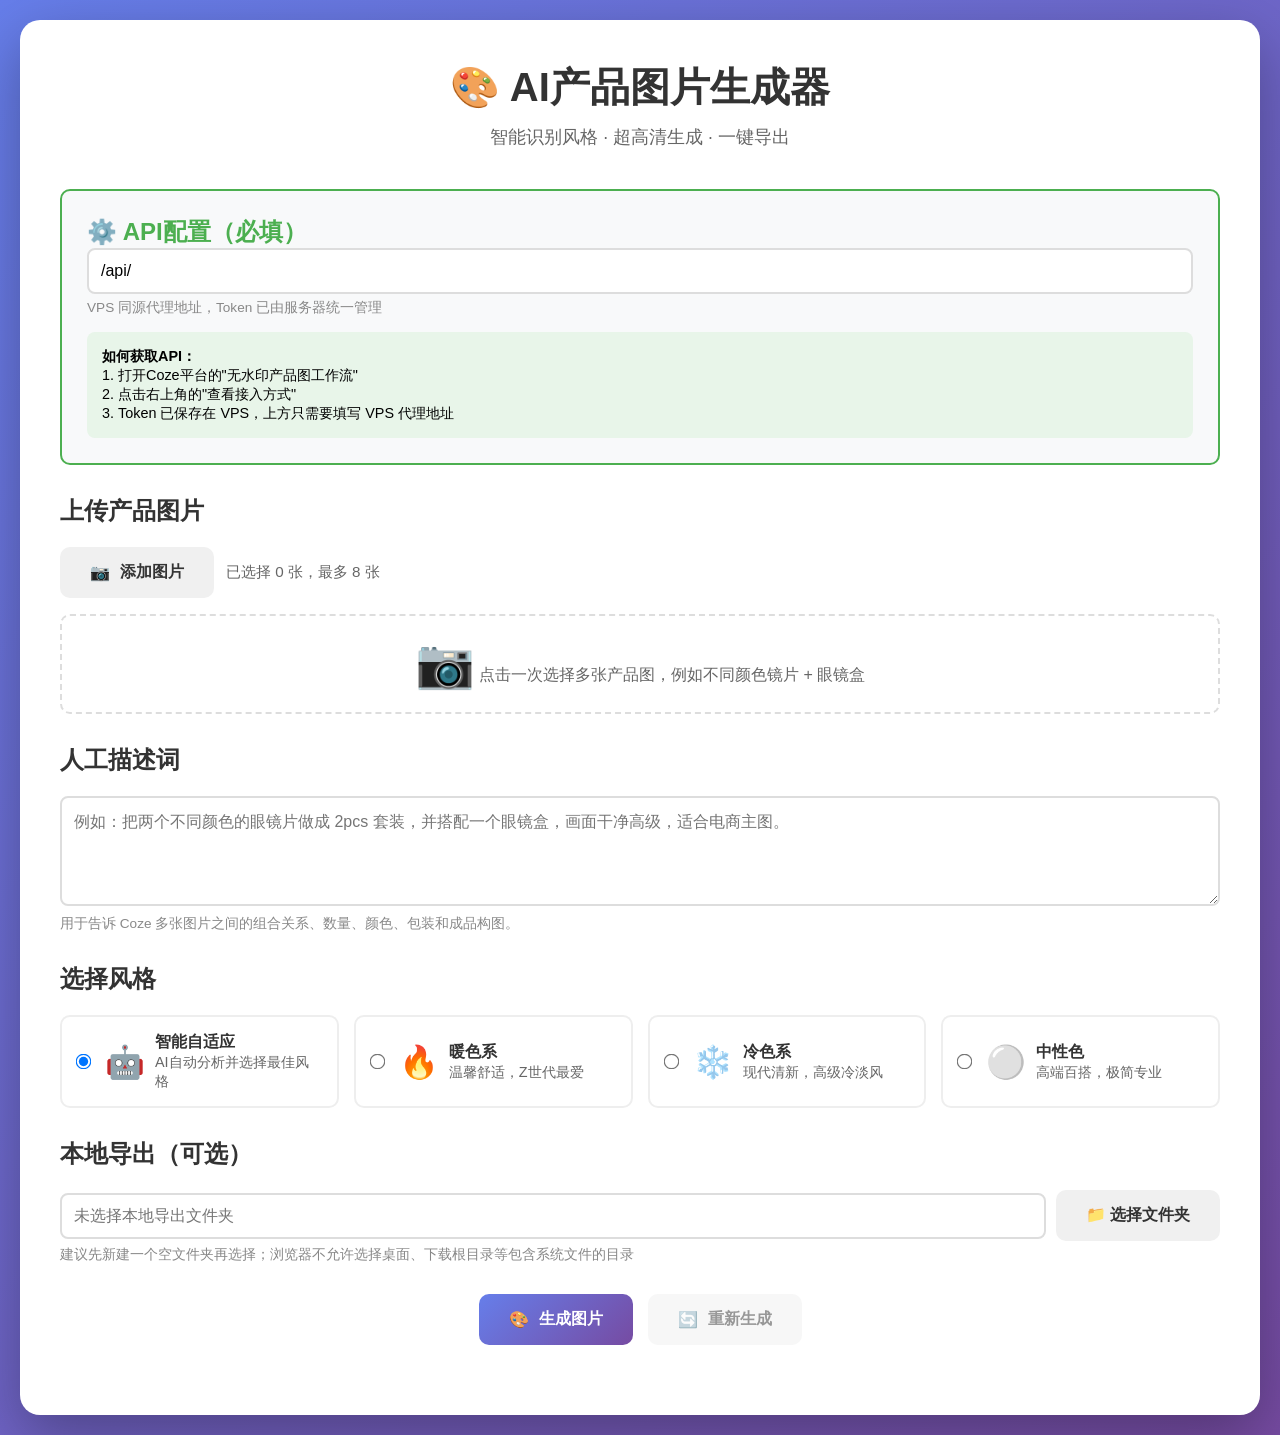
==== commit 3949bb05: "Support multi image prompts in frontend" ====
--- a/docs/index.html
+++ b/docs/index.html
@@ -112,6 +112,51 @@
         
         .upload-text {
             color: #666;
+        }
+
+        .upload-actions {
+            display: flex;
+            flex-wrap: wrap;
+            gap: 12px;
+            align-items: center;
+            margin-bottom: 16px;
+        }
+
+        .upload-summary {
+            color: #666;
+            font-size: 0.95em;
+        }
+
+        .preview-grid {
+            display: grid;
+            grid-template-columns: repeat(auto-fit, minmax(180px, 1fr));
+            gap: 14px;
+        }
+
+        .image-card {
+            position: relative;
+            border: 1px solid #e7e7ef;
+            border-radius: 8px;
+            padding: 10px;
+            background: #fff;
+            min-height: 210px;
+        }
+
+        .image-card .preview-image {
+            width: 100%;
+            height: 150px;
+            object-fit: contain;
+            background: #f7f7fb;
+        }
+
+        .image-name {
+            display: block;
+            margin-top: 8px;
+            color: #555;
+            font-size: 0.85em;
+            overflow: hidden;
+            text-overflow: ellipsis;
+            white-space: nowrap;
         }
         
         .preview-container {
@@ -195,6 +240,24 @@
         }
         
         .input-group input:focus {
+            outline: none;
+            border-color: #667eea;
+        }
+
+        .input-group textarea {
+            width: 100%;
+            min-height: 110px;
+            resize: vertical;
+            padding: 12px;
+            border: 2px solid #ddd;
+            border-radius: 8px;
+            font-size: 16px;
+            line-height: 1.5;
+            font-family: inherit;
+            transition: all 0.3s;
+        }
+
+        .input-group textarea:focus {
             outline: none;
             border-color: #667eea;
         }
@@ -498,30 +561,28 @@
         <!-- 上传区域 -->
         <div class="section">
             <h2>上传产品图片</h2>
-            <div class="upload-grid">
-                <div class="upload-box">
-                    <input type="file" id="file1" accept="image/*" hidden onchange="previewImage(1, this)">
-                    <div class="upload-placeholder" onclick="document.getElementById('file1').click()">
-                        <span class="upload-icon">📷</span>
-                        <span class="upload-text">点击上传图片1</span>
-                    </div>
-                    <div class="preview-container" id="preview1" style="display: none;">
-                        <img id="preview-img1" class="preview-image">
-                        <button class="remove-btn" onclick="removeImage(1)">✕</button>
-                    </div>
+            <input type="file" id="multiFileInput" accept="image/*" multiple hidden onchange="handleImageSelection(this)">
+            <div class="upload-actions">
+                <button class="btn btn-secondary" type="button" onclick="document.getElementById('multiFileInput').click()">
+                    <span>📷</span> 添加图片
+                </button>
+                <span class="upload-summary" id="uploadSummary">已选择 0 张，最多 8 张</span>
+            </div>
+            <div class="upload-box" id="emptyUploadBox" onclick="document.getElementById('multiFileInput').click()">
+                <div class="upload-placeholder">
+                    <span class="upload-icon">📷</span>
+                    <span class="upload-text">点击一次选择多张产品图，例如不同颜色镜片 + 眼镜盒</span>
                 </div>
-
-                <div class="upload-box">
-                    <input type="file" id="file2" accept="image/*" hidden onchange="previewImage(2, this)">
-                    <div class="upload-placeholder" onclick="document.getElementById('file2').click()">
-                        <span class="upload-icon">📷</span>
-                        <span class="upload-text">点击上传图片2</span>
-                    </div>
-                    <div class="preview-container" id="preview2" style="display: none;">
-                        <img id="preview-img2" class="preview-image">
-                        <button class="remove-btn" onclick="removeImage(2)">✕</button>
-                    </div>
-                </div>
+            </div>
+            <div class="preview-grid" id="previewGrid"></div>
+        </div>
+
+        <!-- 描述词 -->
+        <div class="section">
+            <h2>人工描述词</h2>
+            <div class="input-group">
+                <textarea id="manualPrompt" placeholder="例如：把两个不同颜色的眼镜片做成 2pcs 套装，并搭配一个眼镜盒，画面干净高级，适合电商主图。"></textarea>
+                <span class="input-hint">用于告诉 Coze 多张图片之间的组合关系、数量、颜色、包装和成品构图。</span>
             </div>
         </div>
 
@@ -648,10 +709,8 @@
         };
 
         // 上传的文件
-        let uploadedFiles = {
-            file1: null,
-            file2: null
-        };
+        const MAX_UPLOAD_IMAGES = 8;
+        let uploadedFiles = [];
 
         let selectedDirectoryHandle = null;
         let generatedImages = [];
@@ -678,27 +737,65 @@
             checkApiConfig();
         };
 
-        // 预览图片
-        function previewImage(num, input) {
-            const file = input.files[0];
-            if (file) {
-                uploadedFiles[`file${num}`] = file;
-                const reader = new FileReader();
-                reader.onload = function(e) {
-                    document.getElementById(`preview-img${num}`).src = e.target.result;
-                    document.getElementById(`preview${num}`).style.display = 'block';
-                    input.parentElement.querySelector('.upload-placeholder').style.display = 'none';
-                };
-                reader.readAsDataURL(file);
-            }
+        function formatFileSize(bytes) {
+            if (bytes < 1024 * 1024) {
+                return `${Math.max(1, Math.round(bytes / 1024))} KB`;
+            }
+            return `${(bytes / 1024 / 1024).toFixed(1)} MB`;
+        }
+
+        function escapeHtml(value) {
+            return String(value)
+                .replace(/&/g, '&amp;')
+                .replace(/</g, '&lt;')
+                .replace(/>/g, '&gt;')
+                .replace(/"/g, '&quot;')
+                .replace(/'/g, '&#39;');
+        }
+
+        function handleImageSelection(input) {
+            const files = Array.from(input.files || []).filter(file => file.type.startsWith('image/'));
+            const slotsLeft = MAX_UPLOAD_IMAGES - uploadedFiles.length;
+
+            if (files.length > slotsLeft) {
+                showMessage(`最多上传 ${MAX_UPLOAD_IMAGES} 张图片，本次只添加前 ${Math.max(0, slotsLeft)} 张。`, 'error');
+            }
+
+            files.slice(0, slotsLeft).forEach(file => {
+                uploadedFiles.push({
+                    file,
+                    previewUrl: URL.createObjectURL(file)
+                });
+            });
+
+            input.value = '';
+            renderUploadedImages();
+        }
+
+        function renderUploadedImages() {
+            const grid = document.getElementById('previewGrid');
+            const summary = document.getElementById('uploadSummary');
+            const emptyBox = document.getElementById('emptyUploadBox');
+
+            summary.textContent = `已选择 ${uploadedFiles.length} 张，最多 ${MAX_UPLOAD_IMAGES} 张`;
+            emptyBox.style.display = uploadedFiles.length ? 'none' : 'block';
+            grid.innerHTML = uploadedFiles.map((item, index) => `
+                <div class="image-card">
+                    <img class="preview-image" src="${item.previewUrl}" alt="产品图 ${index + 1}">
+                    <button class="remove-btn" type="button" onclick="removeImage(${index})">✕</button>
+                    <span class="image-name">${index + 1}. ${escapeHtml(item.file.name)} · ${formatFileSize(item.file.size)}</span>
+                </div>
+            `).join('');
         }
 
         // 删除图片
-        function removeImage(num) {
-            uploadedFiles[`file${num}`] = null;
-            document.getElementById(`file${num}`).value = '';
-            document.getElementById(`preview${num}`).style.display = 'none';
-            document.getElementById(`file${num}`).parentElement.querySelector('.upload-placeholder').style.display = 'block';
+        function removeImage(index) {
+            const item = uploadedFiles[index];
+            if (item?.previewUrl) {
+                URL.revokeObjectURL(item.previewUrl);
+            }
+            uploadedFiles.splice(index, 1);
+            renderUploadedImages();
         }
 
         // 将图片压缩并转换为base64，降低上游超时概率
@@ -853,10 +950,11 @@
         async function generateImages() {
             CONFIG.apiUrl = document.getElementById('apiUrl').value;
             const style = document.querySelector('input[name="style"]:checked').value;
+            const manualPrompt = document.getElementById('manualPrompt').value.trim();
 
             // 验证
-            if (!uploadedFiles.file1 || !uploadedFiles.file2) {
-                showMessage('请上传两张产品图片', 'error');
+            if (!uploadedFiles.length) {
+                showMessage('请至少上传一张产品图片', 'error');
                 return;
             }
 
@@ -874,24 +972,40 @@
 
             try {
                 // 将图片转换为base64
-                setProgress(15, '正在转换第 1 张图片...');
-                const base64_1 = await fileToBase64(uploadedFiles.file1);
-                setProgress(28, '正在转换第 2 张图片...');
-                const base64_2 = await fileToBase64(uploadedFiles.file2);
+                const productImages = [];
+                for (let index = 0; index < uploadedFiles.length; index += 1) {
+                    const progress = 12 + Math.round(((index + 1) / uploadedFiles.length) * 24);
+                    setProgress(progress, `正在转换第 ${index + 1} / ${uploadedFiles.length} 张图片...`);
+                    productImages.push({
+                        url: await fileToBase64(uploadedFiles[index].file),
+                        file_type: 'image',
+                        name: uploadedFiles[index].file.name,
+                        index: index + 1
+                    });
+                }
 
                 // 构建请求体
                 setProgress(40, '正在整理请求数据...');
                 const payload = {
-                    product_image1: {
-                        url: base64_1,
-                        file_type: 'image'
-                    },
-                    product_image2: {
-                        url: base64_2,
-                        file_type: 'image'
-                    },
-                    style: style
+                    product_images: productImages,
+                    image_count: productImages.length,
+                    style: style,
+                    prompt: manualPrompt,
+                    custom_prompt: manualPrompt,
+                    text_prompt: manualPrompt,
+                    manual_prompt: manualPrompt,
+                    user_prompt: manualPrompt,
+                    description: manualPrompt,
+                    product_instruction: manualPrompt
                 };
+
+                productImages.forEach((image, index) => {
+                    payload[`product_image${index + 1}`] = {
+                        url: image.url,
+                        file_type: image.file_type,
+                        name: image.name
+                    };
+                });
 
                 setProgress(50, '正在提交任务到 VPS...');
                 const job = await submitGenerationJob(payload);
